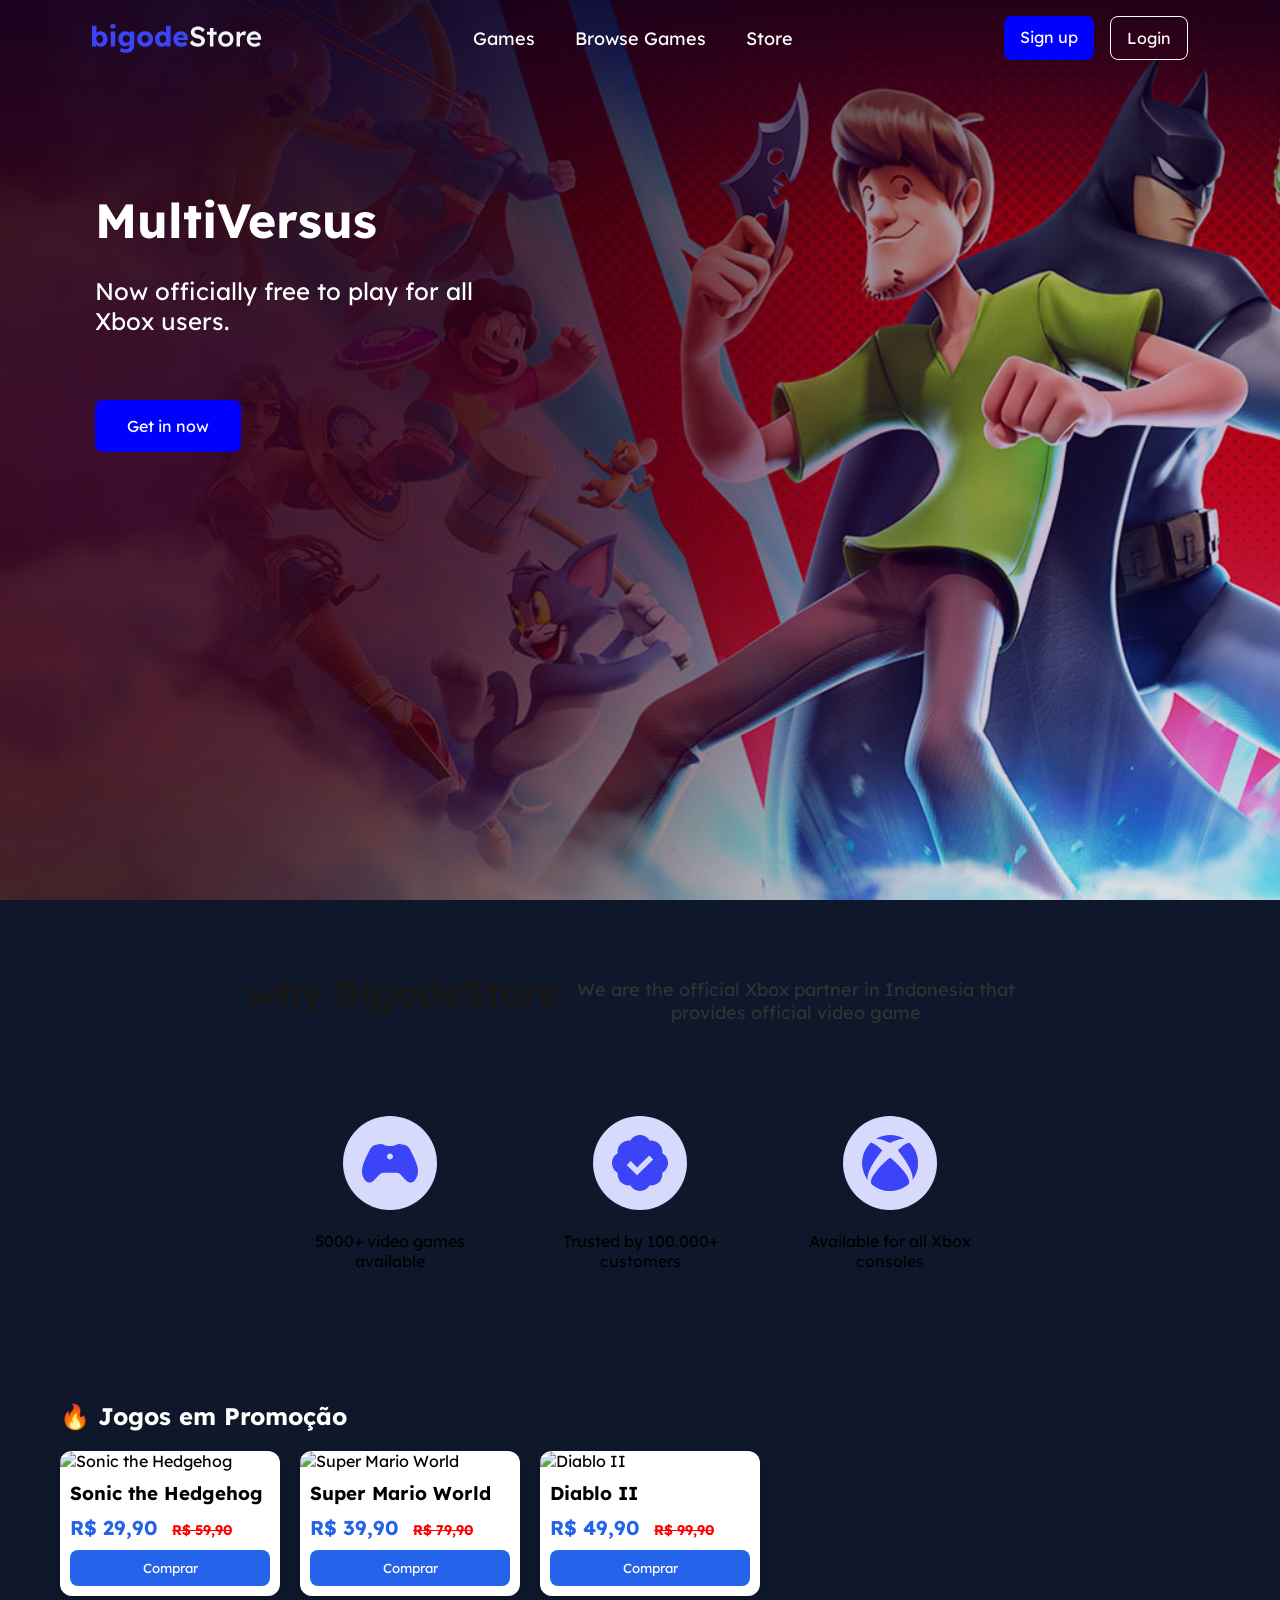
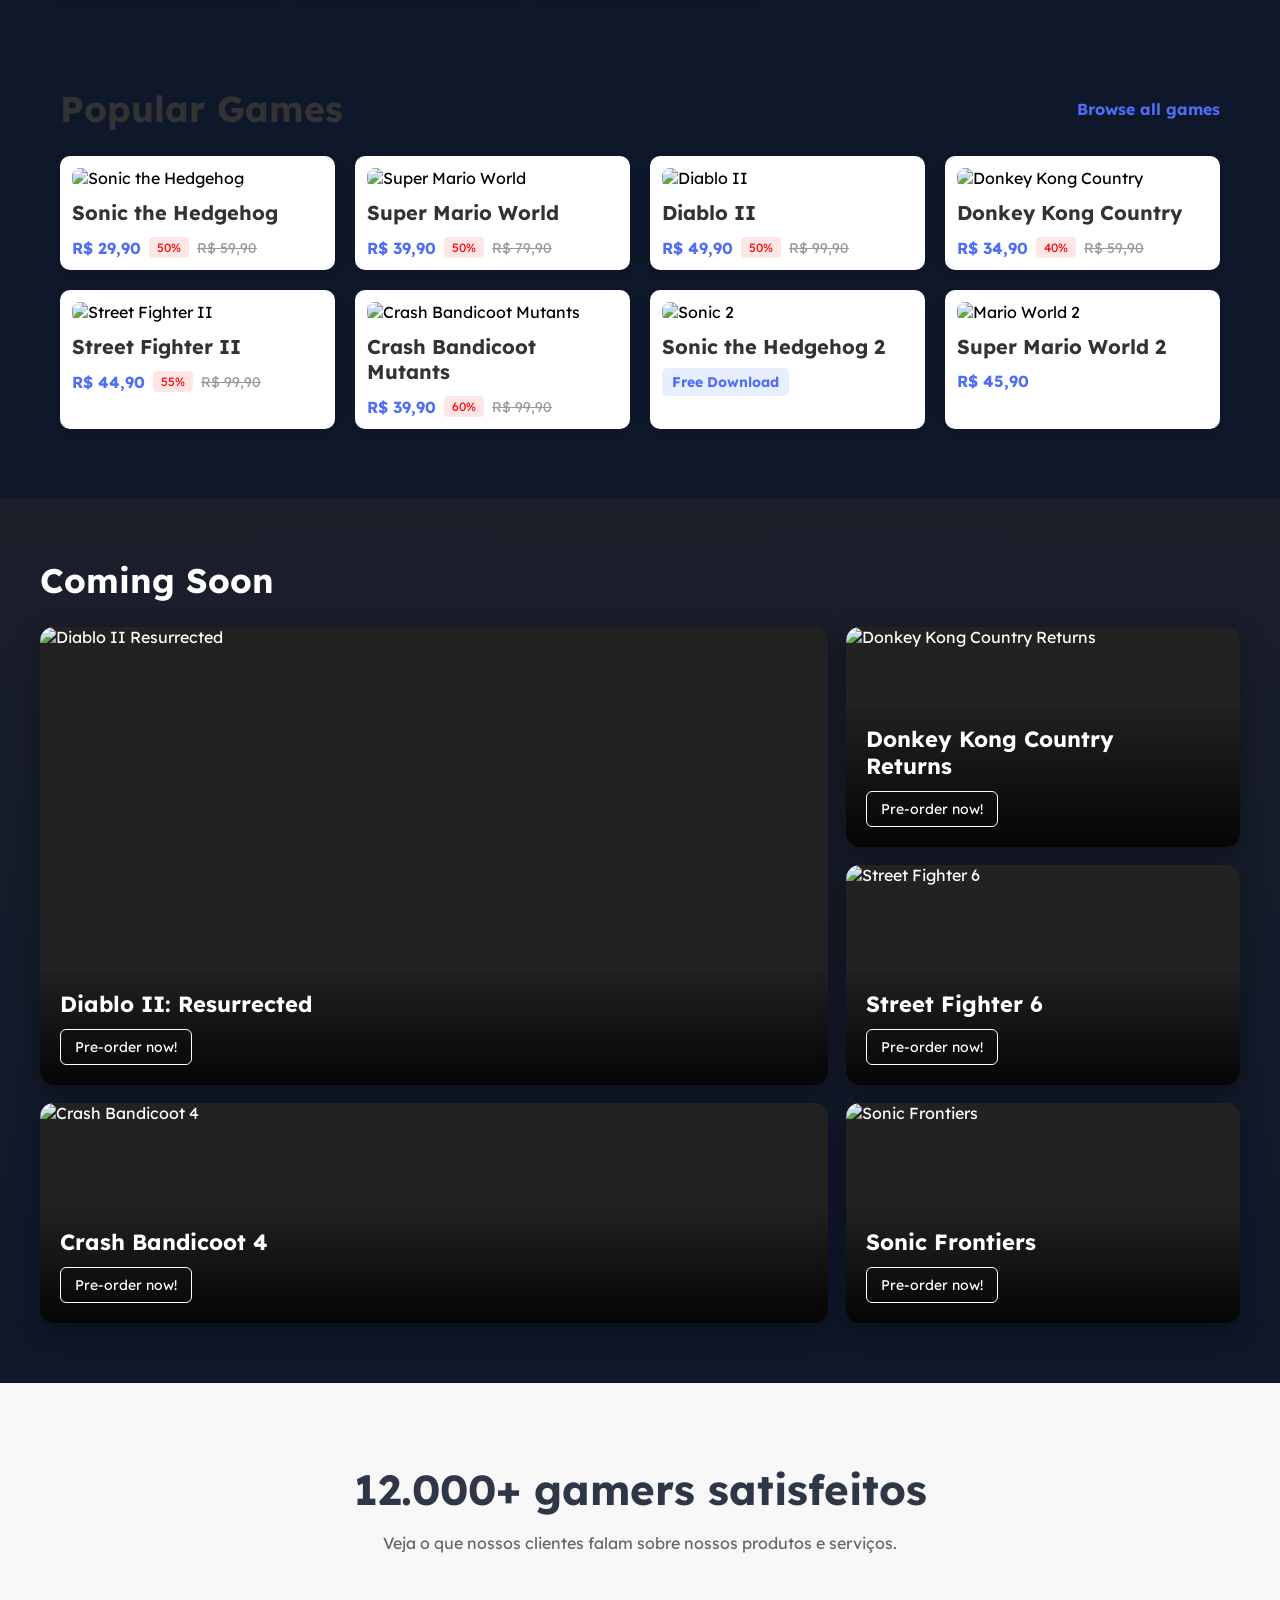
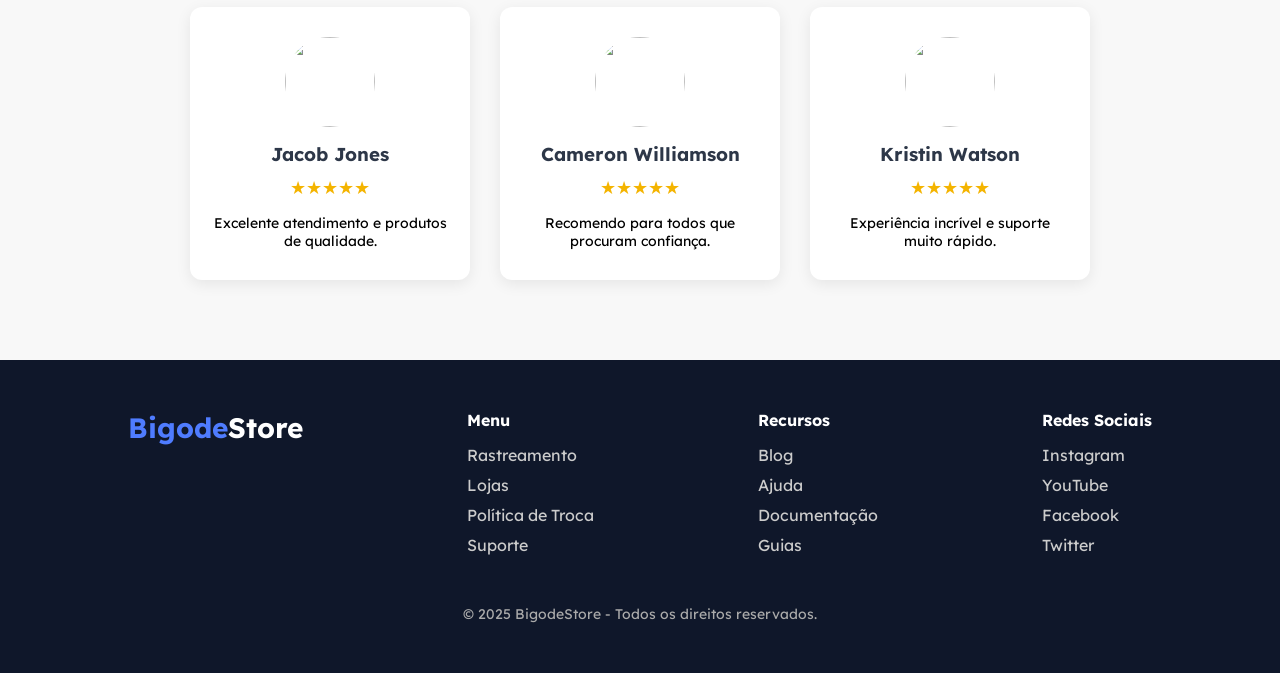
==== index.html @ 29cd321e "Reorganizar projeto na raiz e atualizar jogos para classicos" ====
<!DOCTYPE html>
<html lang="pt-br">

<head>
    <meta charset="UTF-8">
    <meta name="viewport" content="width=device-width, initial-scale=1.0">
    <title>Pag Store</title>
    <link rel="preconnect" href="https://fonts.googleapis.com">
    <link rel="preconnect" href="https://fonts.gstatic.com" crossorigin>
    <link
        href="https://fonts.googleapis.com/css2?family=Inter:ital,opsz,wght@0,14..32,100..900;1,14..32,100..900&family=Lexend:wght@100..900&display=swap"
        rel="stylesheet">
    <link rel="stylesheet" href="./css/style.css">

</head>

<body>
    <div class="header-section">
        <header>
            <img src="./img/logo.svg" alt="">
            <nav>
                <a href="#">Games</a>
                <a href="#">Browse Games</a>
                <a href="#">Store</a>
            </nav>
            <div class="btns">
                <a href="#">Sign up</a>
                <a href="#">Login</a>
            </div>


        </header>

        <section id="hero">
            <h1>MultiVersus</h1>
            <p>Now officially free to play for all Xbox users.</p>
            <a href="#">Get in now</a>

        </section>
    </div>
    <main>
        <section id="why-bigode-store">
            <div class="title">
                <h2>why BigodeStore</h2>
                <p>We are the official Xbox partner in Indonesia that provides official video game</p>
            </div>
            <div class="cards">
                <div class="card">
                    <img src="./img/icon1.svg" alt="">
                    <p>5000+ video games available</p>
                </div>
                <div class="card">
                    <img src="./img/icon2.svg" alt="">
                    <p>Trusted by 100.000+ customers</p>
                </div>
                <div class="card">
                    <img src="./img/icon3.svg" alt="">
                    <p>Available for all Xbox consoles</p>
                </div>
            </div>
        </section>
    </main>
    <section class="promocoes">
    <h2>🔥 Jogos em Promoção</h2>

    <div class="cards">

        <div class="card">
            <img src="https://upload.wikimedia.org/wikipedia/en/b/ba/Sonic_the_Hedgehog_1_Genesis.png" alt="Sonic the Hedgehog">
            <h3>Sonic the Hedgehog</h3>
            <p class="preco">
                R$ 29,90
                <span>R$ 59,90</span>
            </p>
            <button>Comprar</button>
        </div>

        <div class="card">
            <img src="https://upload.wikimedia.org/wikipedia/en/3/32/Super_Mario_World_Coverart.png" alt="Super Mario World">
            <h3>Super Mario World</h3>
            <p class="preco">
                R$ 39,90
                <span>R$ 79,90</span>
            </p>
            <button>Comprar</button>
        </div>

        <div class="card">
            <img src="https://upload.wikimedia.org/wikipedia/en/d/d5/Diablo_II_Coverart.png" alt="Diablo II">
            <h3>Diablo II</h3>
            <p class="preco">
                R$ 49,90
                <span>R$ 99,90</span>
            </p>
            <button>Comprar</button>
        </div>

    </div>
</section>
<section class="popular-games">
    <div class="title">
        <h2>Popular Games</h2>
        <a href="#">Browse all games</a>
    </div>

    <div class="games-grid">

        <div class="game-card">
            <img src="https://upload.wikimedia.org/wikipedia/en/b/ba/Sonic_the_Hedgehog_1_Genesis.png" alt="Sonic the Hedgehog">
            <h3>Sonic the Hedgehog</h3>
            <div class="price">
                <span class="new">R$ 29,90</span>
                <span class="discount">50%</span>
                <span class="old">R$ 59,90</span>
            </div>
        </div>

        <div class="game-card">
            <img src="https://upload.wikimedia.org/wikipedia/en/3/32/Super_Mario_World_Coverart.png" alt="Super Mario World">
            <h3>Super Mario World</h3>
            <div class="price">
                <span class="new">R$ 39,90</span>
                <span class="discount">50%</span>
                <span class="old">R$ 79,90</span>
            </div>
        </div>

        <div class="game-card">
            <img src="https://upload.wikimedia.org/wikipedia/en/d/d5/Diablo_II_Coverart.png" alt="Diablo II">
            <h3>Diablo II</h3>
            <div class="price">
                <span class="new">R$ 49,90</span>
                <span class="discount">50%</span>
                <span class="old">R$ 99,90</span>
            </div>
        </div>

        <div class="game-card">
            <img src="https://upload.wikimedia.org/wikipedia/en/1/16/Donkey_Kong_Country_SNES_cover.png" alt="Donkey Kong Country">
            <h3>Donkey Kong Country</h3>
            <div class="price">
                <span class="new">R$ 34,90</span>
                <span class="discount">40%</span>
                <span class="old">R$ 59,90</span>
            </div>
        </div>

        <div class="game-card">
            <img src="https://upload.wikimedia.org/wikipedia/en/4/4a/Street_Fighter_II_The_World_Warrior_flyer.png" alt="Street Fighter II">
            <h3>Street Fighter II</h3>
            <div class="price">
                <span class="new">R$ 44,90</span>
                <span class="discount">55%</span>
                <span class="old">R$ 99,90</span>
            </div>
        </div>

        <div class="game-card">
            <img src="https://upload.wikimedia.org/wikipedia/en/2/28/Crash_of_the_Titans_Coverart.png" alt="Crash Bandicoot Mutants">
            <h3>Crash Bandicoot Mutants</h3>
            <div class="price">
                <span class="new">R$ 39,90</span>
                <span class="discount">60%</span>
                <span class="old">R$ 99,90</span>
            </div>
        </div>

        <div class="game-card">
            <img src="https://upload.wikimedia.org/wikipedia/en/b/ba/Sonic_the_Hedgehog_1_Genesis.png" alt="Sonic 2">
            <h3>Sonic the Hedgehog 2</h3>
            <span class="free">Free Download</span>
        </div>

        <div class="game-card">
            <img src="https://upload.wikimedia.org/wikipedia/en/3/32/Super_Mario_World_Coverart.png" alt="Mario World 2">
            <h3>Super Mario World 2</h3>
            <span class="new">R$ 45,90</span>
        </div>

    </div>
</section>
<section class="coming-soon">
  <div class="container">
    <h2>Coming Soon</h2>

    <div class="grid">
      <div class="card large">
        <img src="https://upload.wikimedia.org/wikipedia/en/d/d5/Diablo_II_Coverart.png" alt="Diablo II Resurrected">
        <div class="overlay">
          <h3>Diablo II: Resurrected</h3>
          <a href="#">Pre-order now!</a>
        </div>
      </div>

      <div class="card small">
        <img src="https://upload.wikimedia.org/wikipedia/en/1/16/Donkey_Kong_Country_SNES_cover.png" alt="Donkey Kong Country Returns">
        <div class="overlay">
          <h3>Donkey Kong Country Returns</h3>
          <a href="#">Pre-order now!</a>
        </div>
      </div>

      <div class="card small">
        <img src="https://upload.wikimedia.org/wikipedia/en/4/4a/Street_Fighter_II_The_World_Warrior_flyer.png" alt="Street Fighter 6">
        <div class="overlay">
          <h3>Street Fighter 6</h3>
          <a href="#">Pre-order now!</a>
        </div>
      </div>

      <div class="card large">
        <img src="https://upload.wikimedia.org/wikipedia/en/2/28/Crash_of_the_Titans_Coverart.png" alt="Crash Bandicoot 4">
        <div class="overlay">
          <h3>Crash Bandicoot 4</h3>
          <a href="#">Pre-order now!</a>
        </div>
      </div>

      <div class="card small">
        <img src="https://upload.wikimedia.org/wikipedia/en/b/ba/Sonic_the_Hedgehog_1_Genesis.png" alt="Sonic Frontiers">
        <div class="overlay">
          <h3>Sonic Frontiers</h3>
          <a href="#">Pre-order now!</a>
        </div>
      </div>
    </div>
  </div>
</section>
<section class="testimonials">

    <h1>12.000+ gamers satisfeitos</h1>

    <p>
        Veja o que nossos clientes falam sobre nossos produtos
        e serviços.
    </p>

    <div class="cards">

        <div class="card">
            <img src="https://i.pravatar.cc/150?img=1" alt="">
            <h3>Jacob Jones</h3>
            <div class="stars">★★★★★</div>
            <p>
                Excelente atendimento e produtos de qualidade.
            </p>
        </div>

        <div class="card">
            <img src="https://i.pravatar.cc/150?img=12" alt="">
            <h3>Cameron Williamson</h3>
            <div class="stars">★★★★★</div>
            <p>
                Recomendo para todos que procuram confiança.
            </p>
        </div>

        <div class="card">
            <img src="https://i.pravatar.cc/150?img=5" alt="">
            <h3>Kristin Watson</h3>
            <div class="stars">★★★★★</div>
            <p>
                Experiência incrível e suporte muito rápido.
            </p>
        </div>

    </div>

</section>

<footer>

    <div class="footer-container">

        <div class="logo">
            <span>Bigode</span>Store
        </div>

        <div class="footer-column">
            <h4>Menu</h4>
            <ul>
                <li><a href="#">Rastreamento</a></li>
                <li><a href="#">Lojas</a></li>
                <li><a href="#">Política de Troca</a></li>
                <li><a href="#">Suporte</a></li>
            </ul>
        </div>

        <div class="footer-column">
            <h4>Recursos</h4>
            <ul>
                <li><a href="#">Blog</a></li>
                <li><a href="#">Ajuda</a></li>
                <li><a href="#">Documentação</a></li>
                <li><a href="#">Guias</a></li>
            </ul>
        </div>

        <div class="footer-column">
            <h4>Redes Sociais</h4>
            <ul>
                <li><a href="#">Instagram</a></li>
                <li><a href="#">YouTube</a></li>
                <li><a href="#">Facebook</a></li>
                <li><a href="#">Twitter</a></li>
            </ul>
        </div>

    </div>

    <div class="copy">
        © 2025 BigodeStore - Todos os direitos reservados.
    </div>

</footer>
</body>

</html>
---- css/style.css ----
* {
    margin: 0;
    padding: 0;
    box-sizing: border-box;
    text-decoration: none;
    font-family: "Lexend", sans-serif;
}

.header-section {
    height: 100vh;
    background-image: url(../img/banner.svg);
    background-repeat: no-repeat;
    background-size: cover;

    & header {
        display: flex;
        justify-content: space-between;
        padding: 16px 92px;
        align-items: center;

        & nav {
            display: flex;
            gap: 40px;

            & a {
                color: #fefefe;
                font-size: 18px;
            }
        }

        .btns {
            display: flex;
            gap: 16px;

            & a {
                padding: 11px 16px;
                border-radius: 8px;
                background-color: blue;
                color: #ffffff;
            }

            & a:last-child {
                background-color: transparent;
                border: 1px solid #ffffff;
            }
        }

    }

    & #hero {
        margin-top: 114px;
        margin-left: 95px;
        color: #ffffff;

        & h1 {
            font-size: 48px;
            margin-bottom: 26px;
        }

        & p {
            width: 417px;
            font-size: 24px;
        }

        & a {
            display: inline-block;
            background-color: blue;
            padding: 16px 32px;
            border-radius: 8px;
            color: #ffffff;
            margin-top: 64px;
        }
    }
}

main {
    & #why-bigode-store {
        max-width: 915px;
        margin: auto;
        padding: 70px 0px;
        display: flex;
        gap: 60px;
        flex-direction: column;
        align-items: center;
        text-align: center;

        & .title {
            & h2 {
                color: #181818;
                font-size: 36px;
                margin-bottom: 16px;
            }

            & p {
                font-size: 18px;
                color: #323232;
                width: 473px;

            }
        }

        & .cards {
            display: flex;
            justify-content: space-between;

            & .card {
                width: 250px;
                display: flex;
                flex-direction: column;
                justify-content: center;
                align-items: center;
                gap: 21px;

                & img {
                    width: 94px;
                }

                & p {
                    width: 202px;
                }
            }
        }
    }
}

body{
    background:#0f172a;
}

.promocoes{
    max-width:1200px;
    margin:40px auto;
    padding:20px;
}

.promocoes h2{
    color:white;
    margin-bottom:20px;
}

.promocoes .cards{
    display:flex;
    gap:20px;
    flex-wrap:wrap;
}

.promocoes .card{
    background:white;
    width:220px;
    border-radius:12px;
    overflow:hidden;
    box-shadow:0 4px 10px rgba(0,0,0,.2);
    transition:.3s;
}

.promocoes .card:hover{
    transform:translateY(-5px);
}

.promocoes .card img{
    width:100%;
    height:250px;
    object-fit:cover;
}

.promocoes .card h3{
    padding:10px;
}

.preco{
    color:#2563eb;
    font-size:20px;
    font-weight:bold;
    padding:0 10px;
}

.preco span{
    color:red;
    font-size:14px;
    text-decoration:line-through;
    margin-left:8px;
}

.promocoes .card button{
    width:calc(100% - 20px);
    margin:10px;
    padding:10px;
    border:none;
    background:#2563eb;
    color:white;
    border-radius:8px;
    cursor:pointer;
}

.promocoes .card button:hover{
    background:#1d4ed8;
}


.popular-games{
    max-width:1200px;
    margin:50px auto;
    padding:20px;
}

.title{
    display:flex;
    justify-content:space-between;
    align-items:center;
    margin-bottom:25px;
}

.title h2{
    font-size:36px;
    color:#333;
}

.title a{
    text-decoration:none;
    color:#4f6df5;
    font-weight:bold;
}

.games-grid{
    display:grid;
    grid-template-columns:repeat(auto-fit,minmax(220px,1fr));
    gap:20px;
}

.game-card{
    background:#fff;
    border-radius:10px;
    padding:12px;
    box-shadow:0 2px 8px rgba(0,0,0,.08);
    transition:.3s;
}

.game-card:hover{
    transform:translateY(-5px);
}

.game-card img{
    width:100%;
    height:220px;
    object-fit:cover;
    border-radius:8px;
}

.game-card h3{
    margin:12px 0;
    color:#333;
    font-size:20px;
}

.price{
    display:flex;
    align-items:center;
    gap:8px;
    flex-wrap:wrap;
}

.new{
    color:#4f6df5;
    font-weight:bold;
}

.discount{
    background:#ffe6e6;
    color:red;
    padding:3px 8px;
    border-radius:4px;
    font-size:12px;
}

.old{
    color:#999;
    text-decoration:line-through;
    font-size:14px;
}

.free{
    background:#e7efff;
    color:#4f6df5;
    padding:5px 10px;
    border-radius:5px;
    font-size:14px;
    font-weight:bold;
}

.coming-soon{
  padding:60px 20px;
  background:linear-gradient(to bottom, #1b1f2a, #0f172a);
  color:#fff;
}

.container{
  max-width:1200px;
  margin:0 auto;
}

.coming-soon h2{
  font-size:34px;
  margin-bottom:25px;
  font-weight:700;
}

.grid{
  display:grid;
  grid-template-columns:2fr 1fr;
  gap:18px;
}

.coming-soon .card{
  position:relative;
  overflow:hidden;
  border-radius:14px;
  min-height:220px;
  background:#222;
  box-shadow:0 8px 25px rgba(0,0,0,.35);
  width:auto;
  padding:0;
}

.coming-soon .card img{
  width:100%;
  height:100%;
  object-fit:cover;
  display:block;
  transition:.3s;
  border-radius:0;
}

.coming-soon .card:hover img{
  transform:scale(1.05);
}

.overlay{
  position:absolute;
  left:0;
  bottom:0;
  width:100%;
  padding:20px;
  background:linear-gradient(to top, rgba(0,0,0,.85), rgba(0,0,0,.05));
}

.overlay h3{
  font-size:22px;
  line-height:1.2;
  margin-bottom:12px;
  max-width:90%;
  color:#fff;
}

.overlay a{
  display:inline-block;
  padding:8px 14px;
  border:1px solid #fff;
  color:#fff;
  text-decoration:none;
  border-radius:6px;
  font-size:14px;
  transition:.3s;
}

.overlay a:hover{
  background:#fff;
  color:#000;
}

.large{
  min-height:420px;
}

.small{
  min-height:200px;
}

/* posição dos cards na grade */
.large:nth-child(1){
  grid-row:span 2;
}

.small:nth-child(2){
  grid-column:2;
  grid-row:1;
}

.small:nth-child(3){
  grid-column:2;
  grid-row:2;
}

.large:nth-child(4){
  grid-column:1;
  grid-row:3;
}

.small:nth-child(5){
  grid-column:2;
  grid-row:3;
}

@media (max-width: 900px){
  .grid{
    grid-template-columns:1fr;
  }

  .large:nth-child(1),
  .small:nth-child(2),
  .small:nth-child(3),
  .large:nth-child(4),
  .small:nth-child(5){
    grid-column:auto;
    grid-row:auto;
  }

  .large,
  .small{
    min-height:240px;
  }
}

/* Seção depoimentos */
.testimonials{
    padding:80px 20px;
    text-align:center;
    background:#f8f8f8;
}

.testimonials h1{
    font-size:42px;
    color:#2d3748;
    margin-bottom:15px;
}

.testimonials > p{
    color:#666;
    max-width:600px;
    margin:0 auto 50px;
    line-height:1.6;
}

.testimonials .cards{
    display:flex;
    justify-content:center;
    gap:30px;
    flex-wrap:wrap;
}

.testimonials .card{
    background:#fff;
    width:280px;
    padding:30px 20px;
    border-radius:12px;
    box-shadow:0 4px 15px rgba(0,0,0,0.08);
    transition:0.3s;
}

.testimonials .card:hover{
    transform:translateY(-5px);
}

.testimonials .card img{
    width:90px;
    height:90px;
    border-radius:50%;
    object-fit:cover;
    margin-bottom:15px;
}

.testimonials .card h3{
    color:#2d3748;
    margin-bottom:10px;
}

.stars{
    color:#f4b400;
    font-size:18px;
    margin-bottom:15px;
}

.testimonials .card p{
    font-size:14px;
    margin:0;
}

/* Rodapé */
footer{
    background:#0f172a;
    color:#fff;
    padding:50px 10%;
}

.footer-container{
    display:flex;
    justify-content:space-between;
    flex-wrap:wrap;
    gap:40px;
}

.logo{
    font-size:28px;
    font-weight:bold;
}

.logo span{
    color:#4f7cff;
}

.footer-column h4{
    margin-bottom:15px;
}

.footer-column ul{
    list-style:none;
}

.footer-column ul li{
    margin-bottom:10px;
}

.footer-column ul li a{
    color:#ccc;
    text-decoration:none;
}

.footer-column ul li a:hover{
    color:#fff;
}

.copy{
    text-align:center;
    margin-top:40px;
    color:#aaa;
    font-size:14px;
}
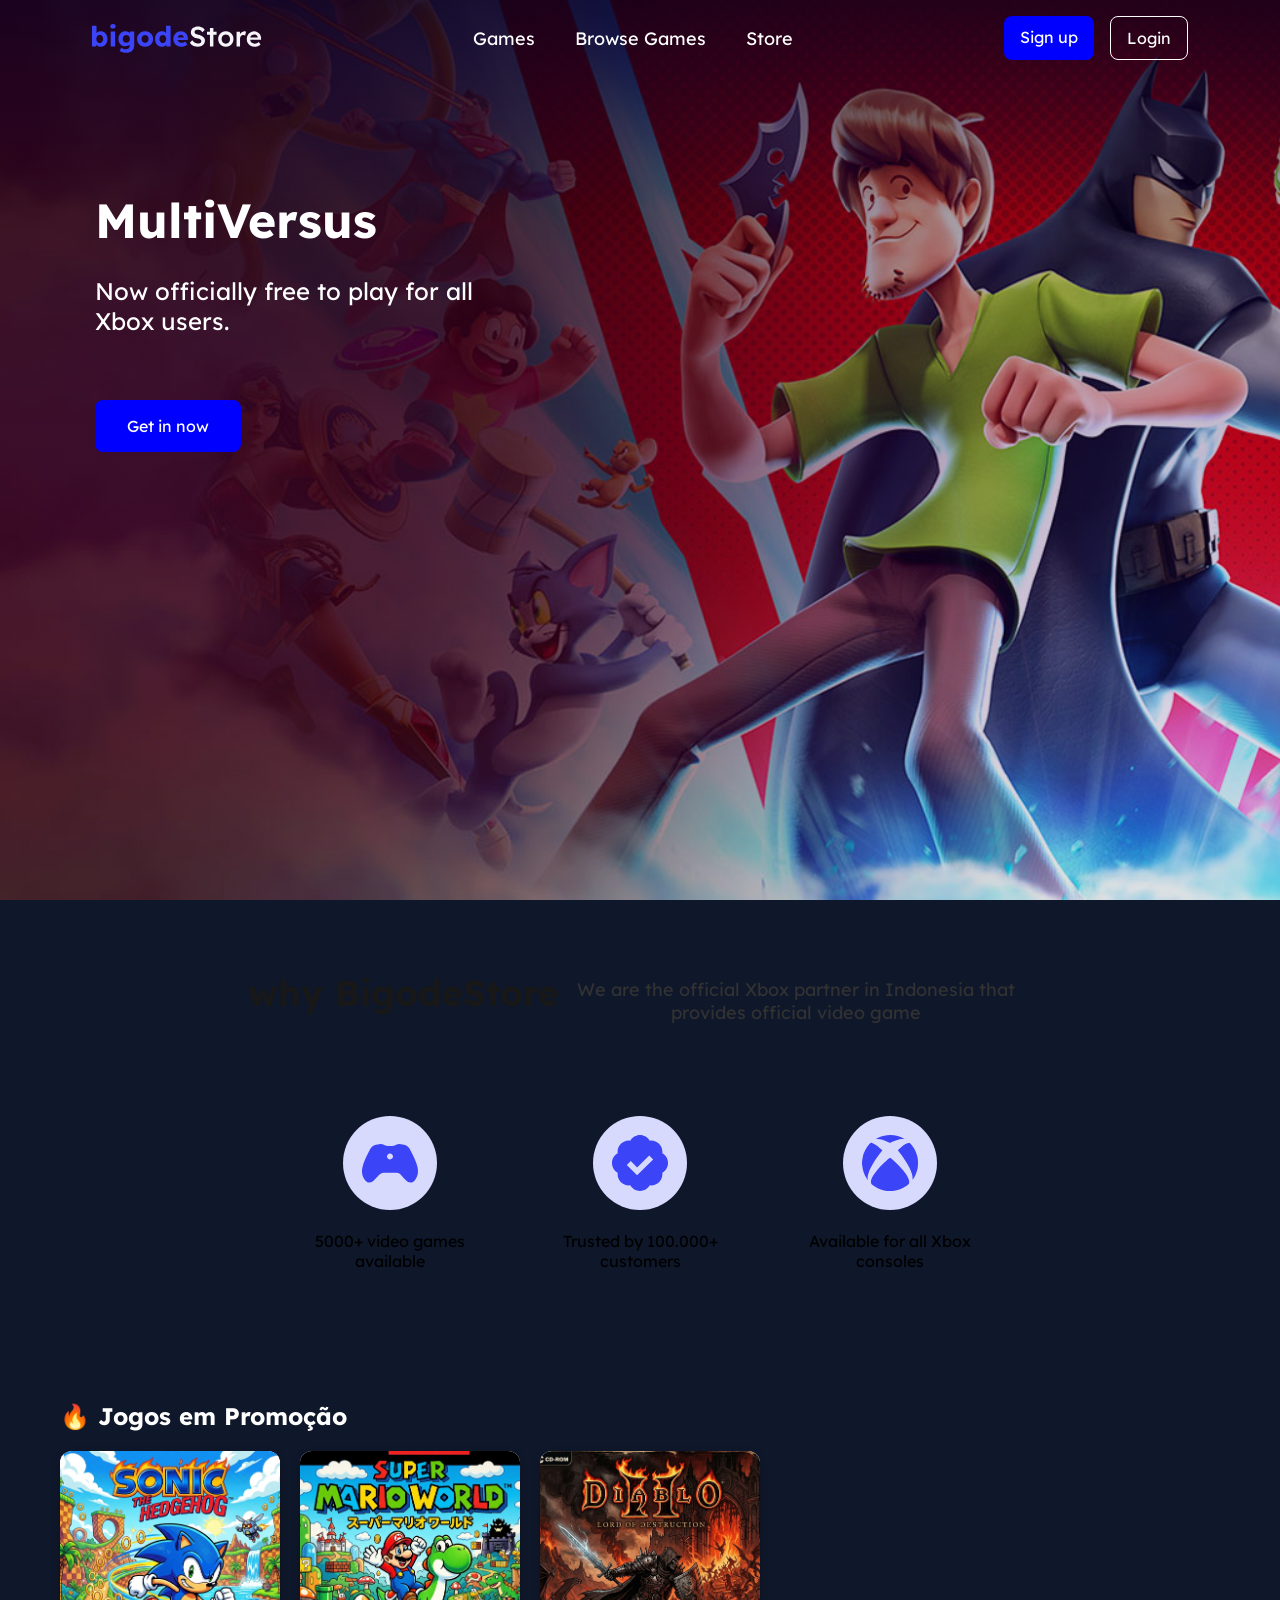
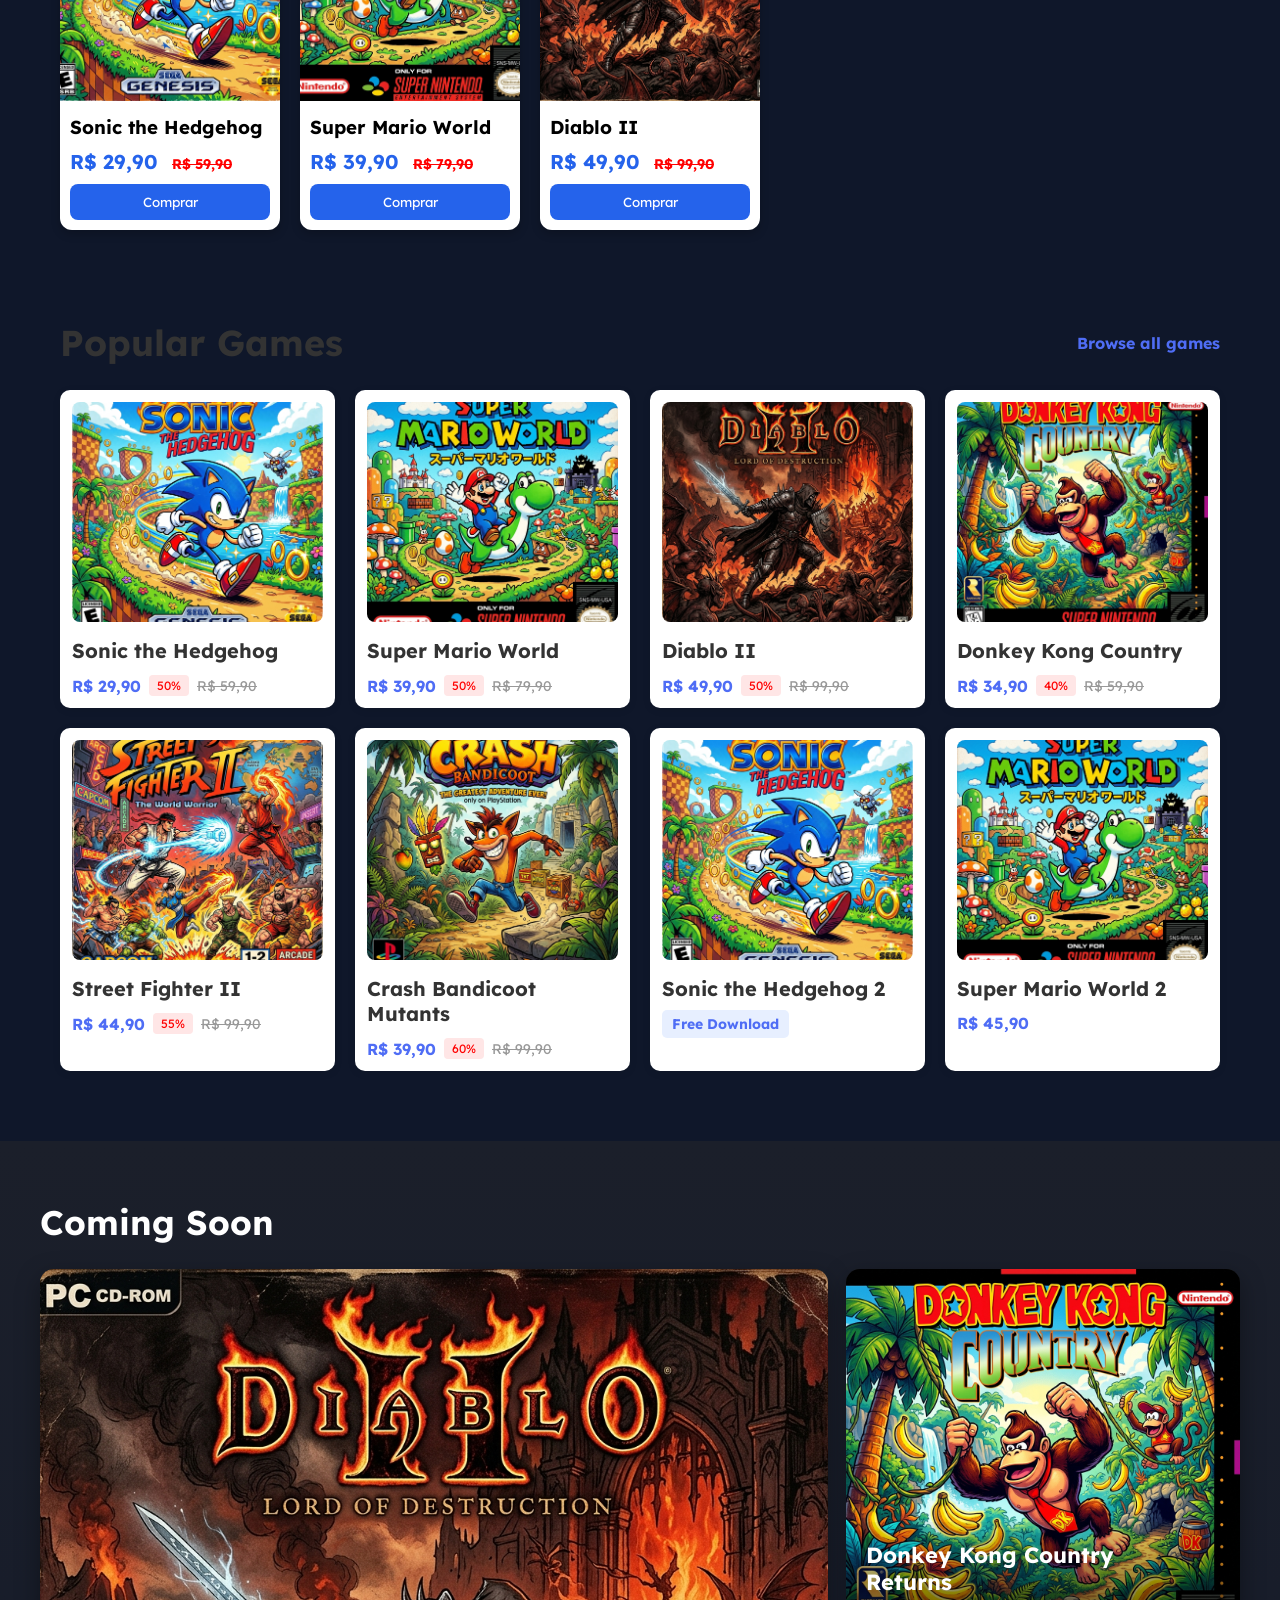
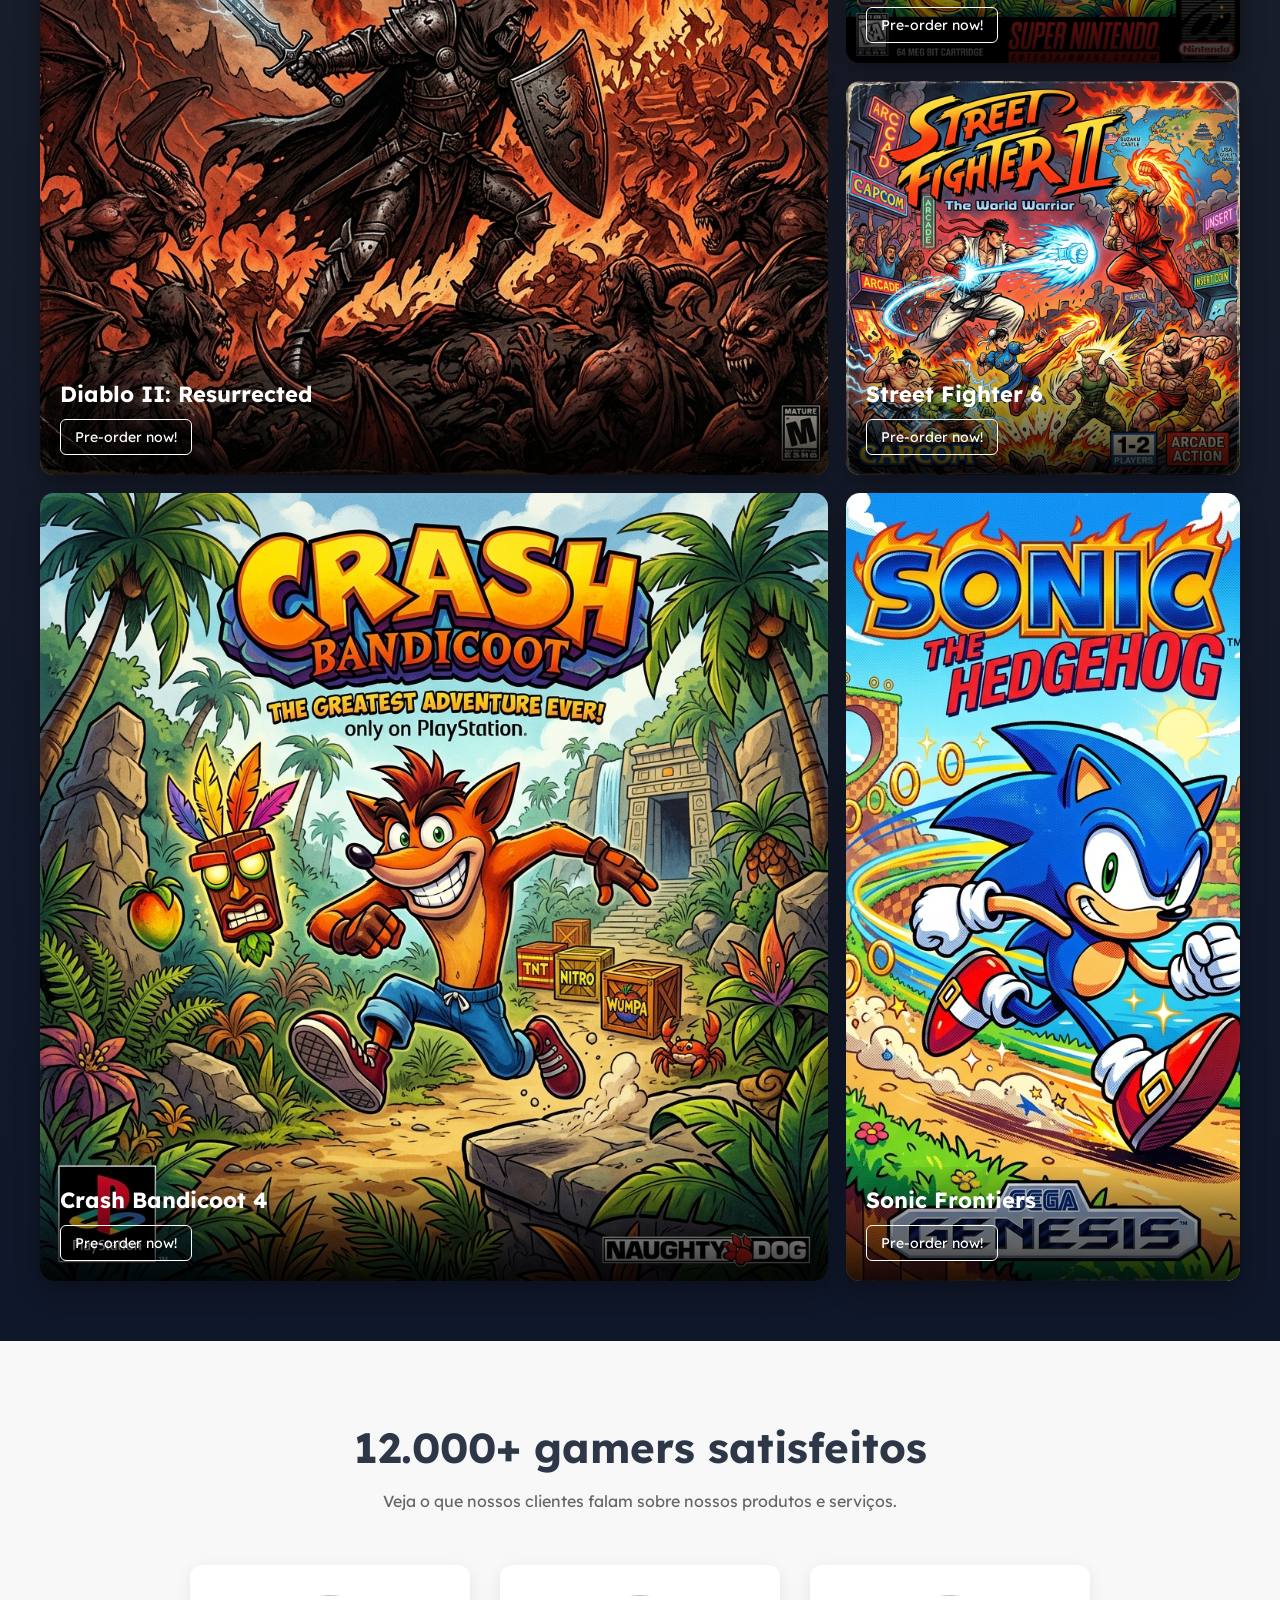
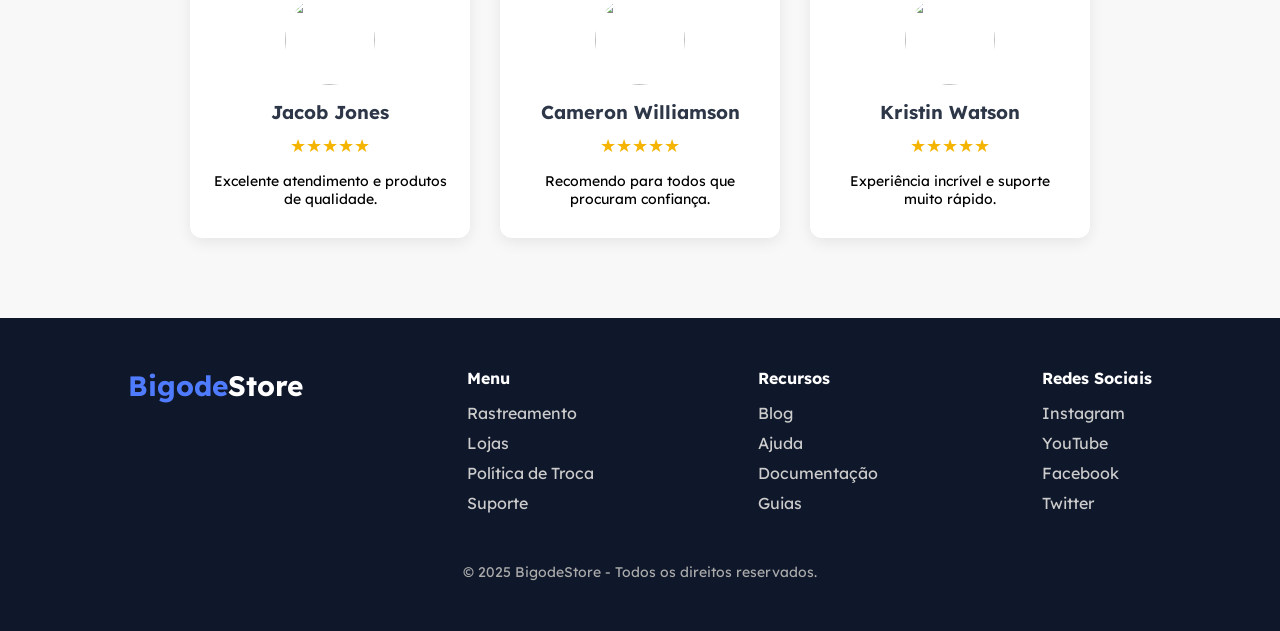
==== commit 5c0faeb6: "Corrigir imagens quebradas - usar imagens locais em vez de Wikipedia" ====
--- a/index.html
+++ b/index.html
@@ -66,7 +66,7 @@
     <div class="cards">
 
         <div class="card">
-            <img src="https://upload.wikimedia.org/wikipedia/en/b/ba/Sonic_the_Hedgehog_1_Genesis.png" alt="Sonic the Hedgehog">
+            <img src="./img/sonic.png" alt="Sonic the Hedgehog">
             <h3>Sonic the Hedgehog</h3>
             <p class="preco">
                 R$ 29,90
@@ -76,7 +76,7 @@
         </div>
 
         <div class="card">
-            <img src="https://upload.wikimedia.org/wikipedia/en/3/32/Super_Mario_World_Coverart.png" alt="Super Mario World">
+            <img src="./img/mario.png" alt="Super Mario World">
             <h3>Super Mario World</h3>
             <p class="preco">
                 R$ 39,90
@@ -86,7 +86,7 @@
         </div>
 
         <div class="card">
-            <img src="https://upload.wikimedia.org/wikipedia/en/d/d5/Diablo_II_Coverart.png" alt="Diablo II">
+            <img src="./img/diablo2.png" alt="Diablo II">
             <h3>Diablo II</h3>
             <p class="preco">
                 R$ 49,90
@@ -106,7 +106,7 @@
     <div class="games-grid">
 
         <div class="game-card">
-            <img src="https://upload.wikimedia.org/wikipedia/en/b/ba/Sonic_the_Hedgehog_1_Genesis.png" alt="Sonic the Hedgehog">
+            <img src="./img/sonic.png" alt="Sonic the Hedgehog">
             <h3>Sonic the Hedgehog</h3>
             <div class="price">
                 <span class="new">R$ 29,90</span>
@@ -116,7 +116,7 @@
         </div>
 
         <div class="game-card">
-            <img src="https://upload.wikimedia.org/wikipedia/en/3/32/Super_Mario_World_Coverart.png" alt="Super Mario World">
+            <img src="./img/mario.png" alt="Super Mario World">
             <h3>Super Mario World</h3>
             <div class="price">
                 <span class="new">R$ 39,90</span>
@@ -126,7 +126,7 @@
         </div>
 
         <div class="game-card">
-            <img src="https://upload.wikimedia.org/wikipedia/en/d/d5/Diablo_II_Coverart.png" alt="Diablo II">
+            <img src="./img/diablo2.png" alt="Diablo II">
             <h3>Diablo II</h3>
             <div class="price">
                 <span class="new">R$ 49,90</span>
@@ -136,7 +136,7 @@
         </div>
 
         <div class="game-card">
-            <img src="https://upload.wikimedia.org/wikipedia/en/1/16/Donkey_Kong_Country_SNES_cover.png" alt="Donkey Kong Country">
+            <img src="./img/donkeykong.png" alt="Donkey Kong Country">
             <h3>Donkey Kong Country</h3>
             <div class="price">
                 <span class="new">R$ 34,90</span>
@@ -146,7 +146,7 @@
         </div>
 
         <div class="game-card">
-            <img src="https://upload.wikimedia.org/wikipedia/en/4/4a/Street_Fighter_II_The_World_Warrior_flyer.png" alt="Street Fighter II">
+            <img src="./img/streetfighter.png" alt="Street Fighter II">
             <h3>Street Fighter II</h3>
             <div class="price">
                 <span class="new">R$ 44,90</span>
@@ -156,7 +156,7 @@
         </div>
 
         <div class="game-card">
-            <img src="https://upload.wikimedia.org/wikipedia/en/2/28/Crash_of_the_Titans_Coverart.png" alt="Crash Bandicoot Mutants">
+            <img src="./img/crash.png" alt="Crash Bandicoot Mutants">
             <h3>Crash Bandicoot Mutants</h3>
             <div class="price">
                 <span class="new">R$ 39,90</span>
@@ -166,13 +166,13 @@
         </div>
 
         <div class="game-card">
-            <img src="https://upload.wikimedia.org/wikipedia/en/b/ba/Sonic_the_Hedgehog_1_Genesis.png" alt="Sonic 2">
+            <img src="./img/sonic.png" alt="Sonic 2">
             <h3>Sonic the Hedgehog 2</h3>
             <span class="free">Free Download</span>
         </div>
 
         <div class="game-card">
-            <img src="https://upload.wikimedia.org/wikipedia/en/3/32/Super_Mario_World_Coverart.png" alt="Mario World 2">
+            <img src="./img/mario.png" alt="Mario World 2">
             <h3>Super Mario World 2</h3>
             <span class="new">R$ 45,90</span>
         </div>
@@ -185,7 +185,7 @@
 
     <div class="grid">
       <div class="card large">
-        <img src="https://upload.wikimedia.org/wikipedia/en/d/d5/Diablo_II_Coverart.png" alt="Diablo II Resurrected">
+        <img src="./img/diablo2.png" alt="Diablo II Resurrected">
         <div class="overlay">
           <h3>Diablo II: Resurrected</h3>
           <a href="#">Pre-order now!</a>
@@ -193,7 +193,7 @@
       </div>
 
       <div class="card small">
-        <img src="https://upload.wikimedia.org/wikipedia/en/1/16/Donkey_Kong_Country_SNES_cover.png" alt="Donkey Kong Country Returns">
+        <img src="./img/donkeykong.png" alt="Donkey Kong Country Returns">
         <div class="overlay">
           <h3>Donkey Kong Country Returns</h3>
           <a href="#">Pre-order now!</a>
@@ -201,7 +201,7 @@
       </div>
 
       <div class="card small">
-        <img src="https://upload.wikimedia.org/wikipedia/en/4/4a/Street_Fighter_II_The_World_Warrior_flyer.png" alt="Street Fighter 6">
+        <img src="./img/streetfighter.png" alt="Street Fighter 6">
         <div class="overlay">
           <h3>Street Fighter 6</h3>
           <a href="#">Pre-order now!</a>
@@ -209,7 +209,7 @@
       </div>
 
       <div class="card large">
-        <img src="https://upload.wikimedia.org/wikipedia/en/2/28/Crash_of_the_Titans_Coverart.png" alt="Crash Bandicoot 4">
+        <img src="./img/crash.png" alt="Crash Bandicoot 4">
         <div class="overlay">
           <h3>Crash Bandicoot 4</h3>
           <a href="#">Pre-order now!</a>
@@ -217,7 +217,7 @@
       </div>
 
       <div class="card small">
-        <img src="https://upload.wikimedia.org/wikipedia/en/b/ba/Sonic_the_Hedgehog_1_Genesis.png" alt="Sonic Frontiers">
+        <img src="./img/sonic.png" alt="Sonic Frontiers">
         <div class="overlay">
           <h3>Sonic Frontiers</h3>
           <a href="#">Pre-order now!</a>
